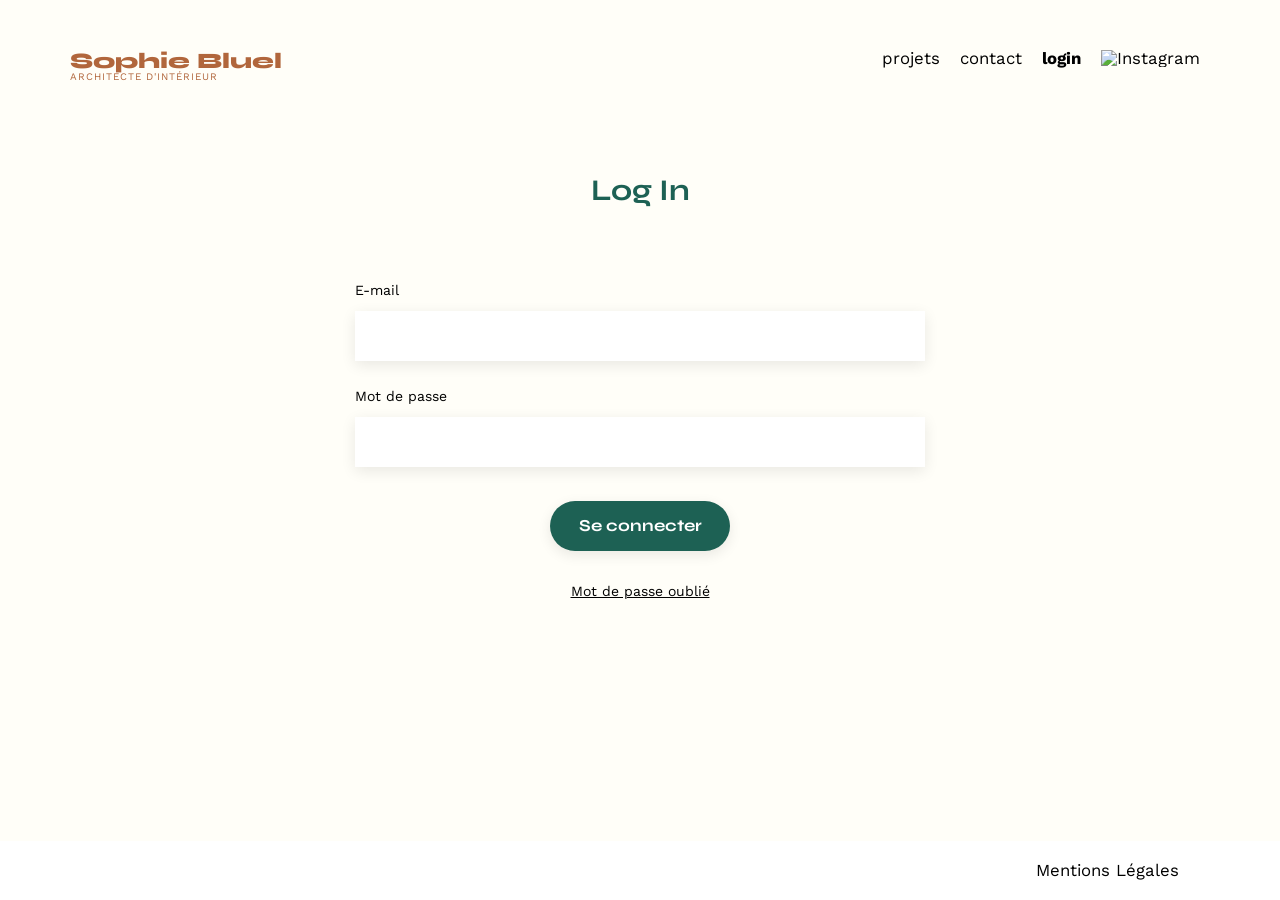
==== FrontEnd/login.html @ b97ba150 "update" ====
<!doctype html>
<html lang="fr">
  <head>
    <meta charset="UTF-8" />
    <title>Sophie Bluel - Architecte d'intérieur</title>
    <meta name="viewport" content="width=device-width, initial-scale=1.0" />
    <link rel="preconnect" href="https://fonts.googleapis.com" />
    <link rel="preconnect" href="https://fonts.gstatic.com" crossorigin />
    <link href="https://fonts.googleapis.com/css2?family=Syne:wght@700;800&family=Work+Sans:wght@400;700&display=swap" rel="stylesheet" />
    <meta name="description" content="" />
    <link rel="stylesheet" href="./assets/style.css" />
    <script src="login.js" defer></script>
  </head>
  <body class="login-page">
    <header>
      <a href="index.html">
        <h1>Sophie Bluel <span>Architecte d'intérieur</span></h1>
      </a>

      <nav>
        <ul>
          <li><a href="index.html#portfolio">projets</a></li>
          <li><a href="index.html#contact">contact</a></li>
          <li class="active">
            <a href="login.html">login</a>
          </li>
          <li><img src="./assets/icons/instagram.png" alt="Instagram" /></li>
        </ul>
      </nav>
    </header>

    <main>
      <section id="login">
        <h2>Log In</h2>

        <form action="#" method="post">
          <label for="email">E-mail</label>
          <input type="email" name="email" id="email" />
          <label for="password">Mot de passe</label>
          <input type="password" name="password" id="password" />
          <input type="submit" value="Se connecter" />
        </form>

        <a href="#">Mot de passe oublié</a>
      </section>
    </main>

    <footer>
      <nav>
        <ul>
          <li>Mentions Légales</li>
        </ul>
      </nav>
    </footer>
  </body>
</html>
---- FrontEnd/assets/style.css ----
/* http://meyerweb.com/eric/tools/css/reset/
   v2.0 | 20110126
   License: none (public domain)
*/

html,
body,
div,
span,
applet,
object,
iframe,
h1,
h2,
h3,
h4,
h5,
h6,
p,
blockquote,
pre,
a,
abbr,
acronym,
address,
big,
cite,
code,
del,
dfn,
em,
img,
ins,
kbd,
q,
s,
samp,
small,
strike,
strong,
sub,
sup,
tt,
var,
b,
u,
i,
center,
dl,
dt,
dd,
ol,
ul,
li,
fieldset,
form,
label,
legend,
table,
caption,
tbody,
tfoot,
thead,
tr,
th,
td,
article,
aside,
canvas,
details,
embed,
figure,
figcaption,
footer,
header,
hgroup,
menu,
nav,
output,
ruby,
section,
summary,
time,
mark,
audio,
video {
  margin: 0;
  padding: 0;
  border: 0;
  font-size: 100%;
  font: inherit;
  vertical-align: baseline;
}
/* HTML5 display-role reset for older browsers */
article,
aside,
details,
figcaption,
figure,
footer,
header,
hgroup,
menu,
nav,
section {
  display: block;
}

body {
  line-height: 1;
  background-color: #fffef8;
}

ol,
ul {
  list-style: none;
}

blockquote,
q {
  quotes: none;
}

blockquote:before,
blockquote:after,
q:before,
q:after {
  content: "";
  content: none;
}

table {
  border-collapse: collapse;
  border-spacing: 0;
}

/** end reset css**/

body {
  max-width: 1140px;
  margin: auto;
  font-family: "Work Sans";
  font-size: 14px;
}

header {
  display: flex;
  justify-content: space-between;
  margin: 50px 0;
}

section {
  margin: 50px 0;
}

a {
  text-decoration: none;
  color: inherit;
}

h1 {
  display: flex;
  flex-direction: column;
  font-family: "Syne";
  font-size: 22px;
  font-weight: 800;
  color: #b1663c;
}

h1 > span {
  font-family: "Work Sans";
  font-size: 10px;
  letter-spacing: 0.1em;
  font-weight: 400;
  text-transform: uppercase;
  padding-top: px;
}

h2 {
  font-family: "Syne";
  font-weight: 700;
  font-size: 30px;
  color: #1d6154;
}

nav ul {
  display: flex;
  align-items: center;
  list-style-type: none;
}

nav li {
  padding: 0 10px;
  font-size: 1.2em;
}

li:hover {
  color: #b1663c;
}

/* Lien de la page sur laquelle on se trouve */
nav li.active {
  font-weight: 700;
}

#introduction {
  display: flex;
  align-items: center;
}

#introduction figure {
  flex: 1;
}

#introduction img {
  display: block;
  margin: auto;
  width: 80%;
}

#introduction article {
  flex: 1;
}

#introduction h2 {
  margin-bottom: 1em;
}

#introduction p {
  margin-bottom: 0.5em;
}

#portfolio h2 {
  text-align: center;
  margin-bottom: 1em;
}

.gallery {
  width: 100%;
  display: grid;
  grid-template-columns: 1fr 1fr 1fr;
  grid-column-gap: 20px;
  grid-row-gap: 20px;
}

.gallery img {
  width: 100%;
}

.index-main {
  display: flex;
  flex-direction: column;
  gap: 80px;
  margin-top: 60px;
}

/* PAGE LOGIN : header en haut, footer en bas, contenu centré */
.login-page {
  min-height: 100vh;
  display: flex;
  flex-direction: column;
}

.login-page main {
  flex: 1;
  display: flex;
  justify-content: center;
  align-items: center;
  /* Espace en bas : le centrage se fait plus haut */
  padding-bottom: 150px;
}

/* CONTACT & LOG IN */
#login {
  display: flex;
  flex-direction: column;
}

#contact,
#login {
  width: 50%;
  margin: auto;
}

#contact > *,
#login > * {
  text-align: center;
}

#contact h2,
#login h2 {
  margin-bottom: 20px;
}

#contact form,
#login form {
  text-align: left;
  margin-top: 30px;
  display: flex;
  flex-direction: column;
}

#contact input,
#login input {
  height: 50px;
  font-size: 1.2em;
  border: none;
  box-shadow: 0px 4px 14px rgba(0, 0, 0, 0.09);
  padding: 0 15px;
}

#contact label,
#login label {
  margin: 2em 0 1em 0;
}

#contact textarea {
  border: none;
  box-shadow: 0px 4px 14px rgba(0, 0, 0, 0.09);
  padding: 15px;
}

#login a {
  text-decoration: underline;
}

input[type="submit"] {
  font-family: "Syne";
  font-weight: 700;
  color: white;
  background-color: #1d6154;
  margin: 2em auto;
  width: 180px;
  text-align: center;
  border-radius: 60px;
  cursor: pointer;
}

/* FOOTER */

footer {
  margin: 50px calc(50% - 50vw) 0;
  background-color: white;
  padding: 0 calc(50vw - 50%);
}

footer nav ul {
  display: flex;
  justify-content: flex-end;
  padding: 1.5em;
}

footer li {
  cursor: pointer;
}

/* FILTERS BUTTONS  */
.filters-nav {
  display: flex;
  justify-content: center;
  gap: 20px;
  margin: 50px 0 40px 0;
}

.filters-button {
  background-color: inherit;
  border: 1px solid #1d6154;
  color: #1d6154;
  height: 37px;
  border-radius: 60px;
  font-family: Syne;
  padding: 0 20px;
  cursor: pointer;
}

.filters-selected {
  background-color: #1d6154;
  color: white;
}
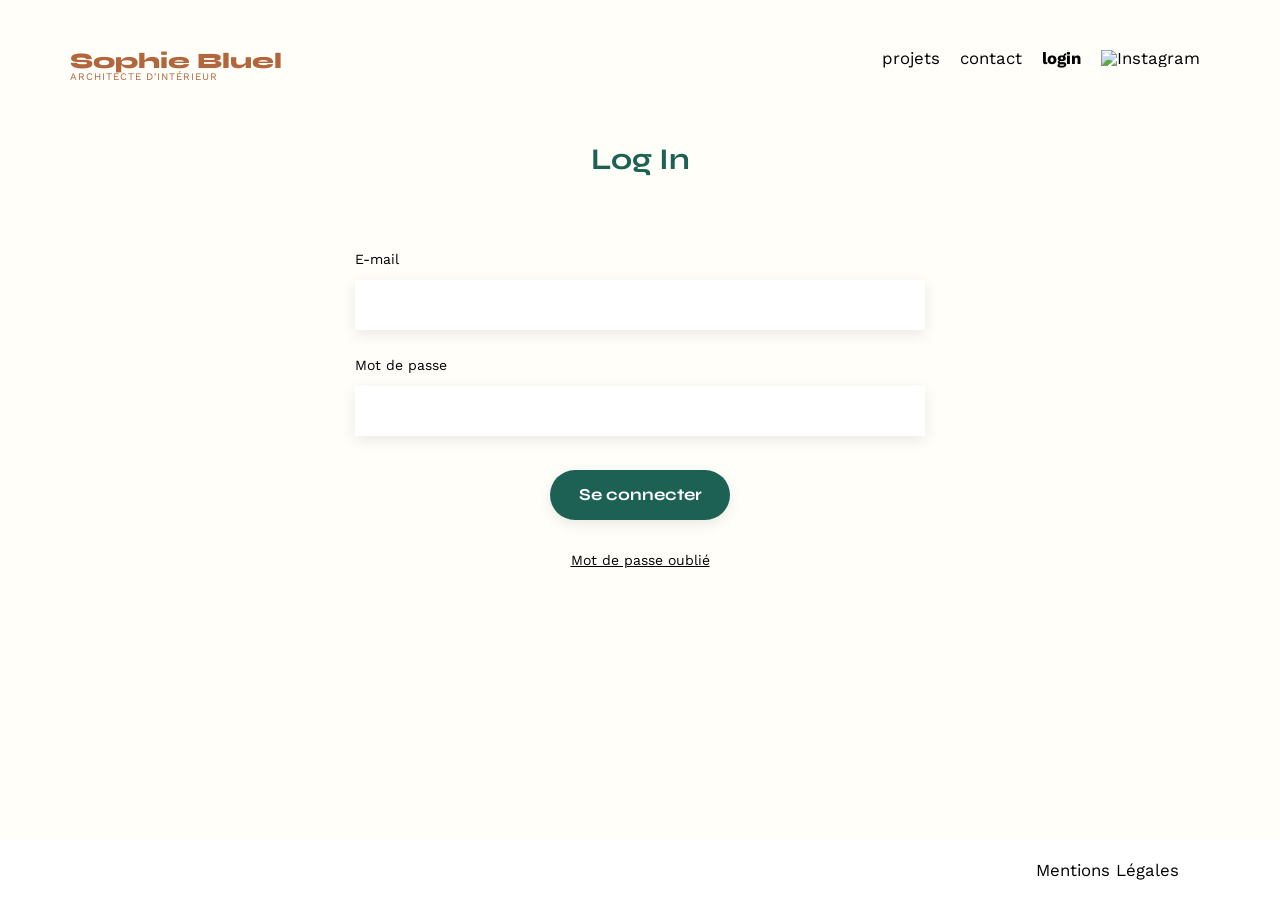
==== commit b2f62390: "connexion works, now need to change to login to logout" ====
--- a/FrontEnd/login.html
+++ b/FrontEnd/login.html
@@ -33,7 +33,7 @@
       <section id="login">
         <h2>Log In</h2>
 
-        <form action="#" method="post">
+        <form action="#" method="post" id="login-form">
           <label for="email">E-mail</label>
           <input type="email" name="email" id="email" />
           <label for="password">Mot de passe</label>
@@ -42,6 +42,7 @@
         </form>
 
         <a href="#">Mot de passe oublié</a>
+        <p id="error"></p>
       </section>
     </main>
 
--- a/FrontEnd/assets/style.css
+++ b/FrontEnd/assets/style.css
@@ -198,7 +198,6 @@
   color: #b1663c;
 }
 
-/* Lien de la page sur laquelle on se trouve */
 nav li.active {
   font-weight: 700;
 }
@@ -250,11 +249,11 @@
 .index-main {
   display: flex;
   flex-direction: column;
-  gap: 80px;
-  margin-top: 60px;
-}
-
-/* PAGE LOGIN : header en haut, footer en bas, contenu centré */
+  gap: 50px;
+  margin-top: 50px;
+}
+
+/* PAGE LOGIN */
 .login-page {
   min-height: 100vh;
   display: flex;
@@ -266,20 +265,16 @@
   display: flex;
   justify-content: center;
   align-items: center;
-  /* Espace en bas : le centrage se fait plus haut */
   padding-bottom: 150px;
 }
 
 /* CONTACT & LOG IN */
-#login {
-  display: flex;
-  flex-direction: column;
-}
-
 #contact,
 #login {
   width: 50%;
   margin: auto;
+  display: flex;
+  flex-direction: column;
 }
 
 #contact > *,
@@ -309,6 +304,12 @@
   padding: 0 15px;
 }
 
+/* Cadre rouge sur les champs en cas d'identifiants incorrects.
+   Une ombre "inset" plutôt qu'une border : ne change pas la taille de l'input */
+#login input.input-error {
+  box-shadow: inset 0 0 0 2px rgb(176, 0, 0), 0px 4px 14px rgba(0, 0, 0, 0.09);
+}
+
 #contact label,
 #login label {
   margin: 2em 0 1em 0;
@@ -322,6 +323,13 @@
 
 #login a {
   text-decoration: underline;
+}
+
+/* Message d'erreur : hauteur réservée pour ne pas décaler la page */
+#error {
+  min-height: 1em;
+  margin-top: 1em;
+  color: #d65353;
 }
 
 input[type="submit"] {
@@ -336,6 +344,12 @@
   cursor: pointer;
 }
 
+#error {
+  color: rgb(176, 0, 0);
+  font-size: 16px;
+  padding-top: 30px;
+}
+
 /* FOOTER */
 
 footer {
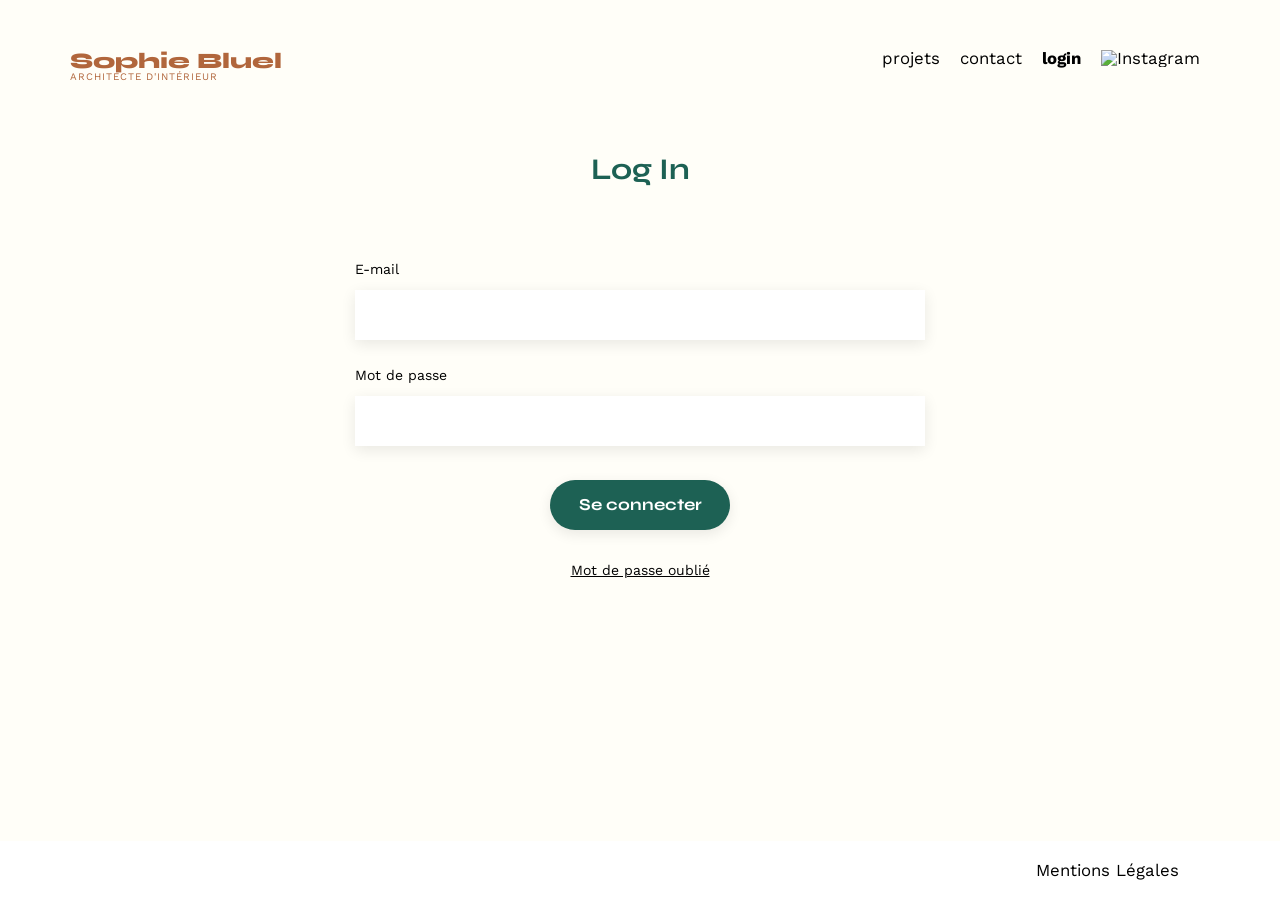
==== commit 4ebb4909: "login/logout working" ====
--- a/FrontEnd/login.html
+++ b/FrontEnd/login.html
@@ -42,7 +42,6 @@
         </form>
 
         <a href="#">Mot de passe oublié</a>
-        <p id="error"></p>
       </section>
     </main>
 
--- a/FrontEnd/assets/style.css
+++ b/FrontEnd/assets/style.css
@@ -307,7 +307,9 @@
 /* Cadre rouge sur les champs en cas d'identifiants incorrects.
    Une ombre "inset" plutôt qu'une border : ne change pas la taille de l'input */
 #login input.input-error {
-  box-shadow: inset 0 0 0 2px rgb(176, 0, 0), 0px 4px 14px rgba(0, 0, 0, 0.09);
+  box-shadow:
+    inset 0 0 0 2px rgb(176, 0, 0),
+    0px 4px 14px rgba(0, 0, 0, 0.09);
 }
 
 #contact label,
@@ -326,10 +328,10 @@
 }
 
 /* Message d'erreur : hauteur réservée pour ne pas décaler la page */
-#error {
+.error {
   min-height: 1em;
-  margin-top: 1em;
-  color: #d65353;
+  margin-top: 2em;
+  color: rgb(176, 0, 0);
 }
 
 input[type="submit"] {
@@ -344,12 +346,6 @@
   cursor: pointer;
 }
 
-#error {
-  color: rgb(176, 0, 0);
-  font-size: 16px;
-  padding-top: 30px;
-}
-
 /* FOOTER */
 
 footer {
